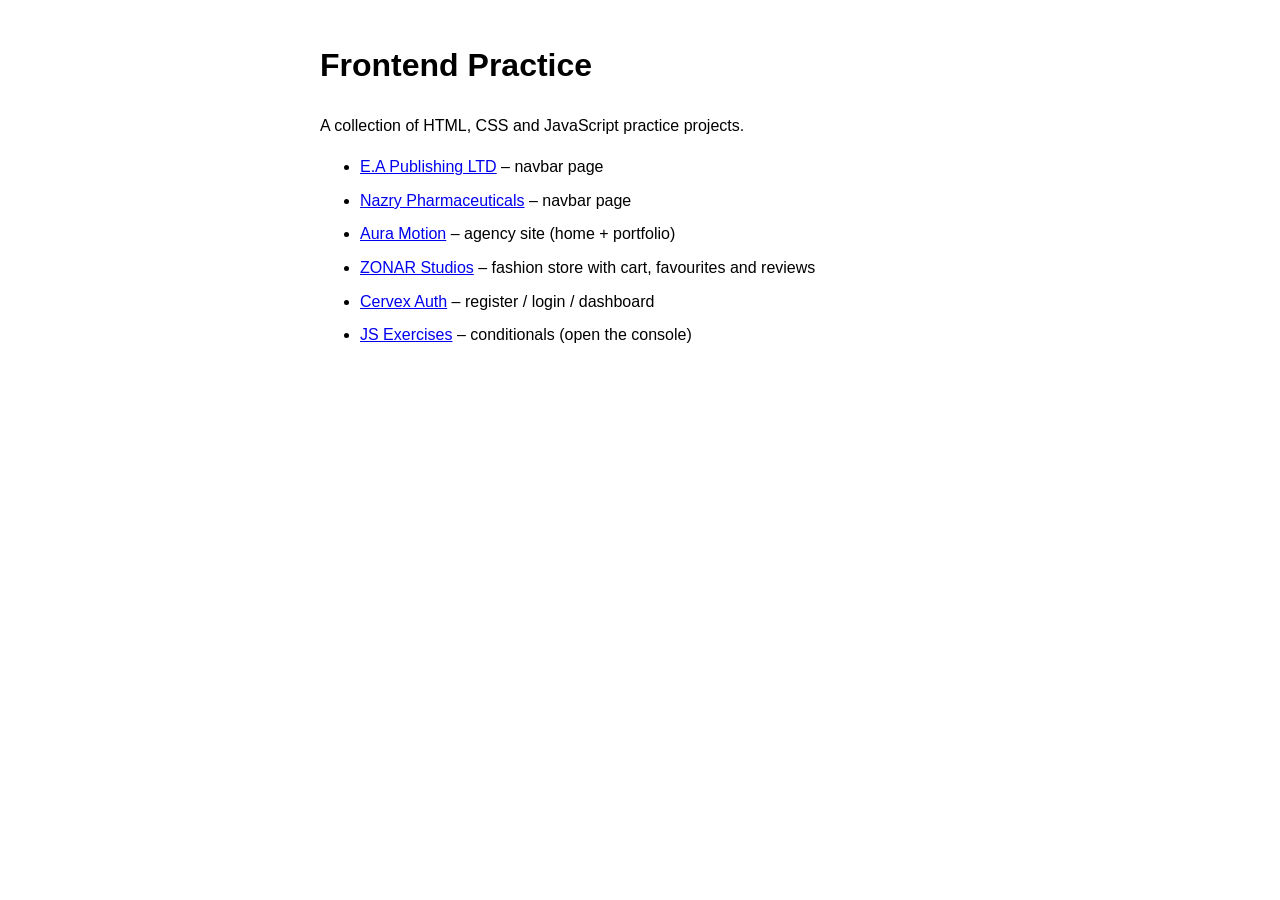
==== index.html @ 93bb3f10 "Add files via upload" ====
<!DOCTYPE html>
<html lang="en">
<head>
  <meta charset="UTF-8">
  <meta name="viewport" content="width=device-width, initial-scale=1.0">
  <title>Frontend Practice</title>
  <style>
    body { font-family: Arial, sans-serif; max-width: 640px; margin: 40px auto; padding: 0 20px; line-height: 1.6; }
    li { margin-bottom: 8px; }
  </style>
</head>
<body>
  <h1>Frontend Practice</h1>
  <p>A collection of HTML, CSS and JavaScript practice projects.</p>
  <ul>
    <li><a href="ea-publishing/index.html">E.A Publishing LTD</a> &ndash; navbar page</li>
    <li><a href="nazry-pharma/index.html">Nazry Pharmaceuticals</a> &ndash; navbar page</li>
    <li><a href="aura-motion/index.html">Aura Motion</a> &ndash; agency site (home + portfolio)</li>
    <li><a href="zonar-studios/index.html">ZONAR Studios</a> &ndash; fashion store with cart, favourites and reviews</li>
    <li><a href="cervex-auth/index.html">Cervex Auth</a> &ndash; register / login / dashboard</li>
    <li><a href="js-exercises/index.html">JS Exercises</a> &ndash; conditionals (open the console)</li>
  </ul>
</body>
</html>
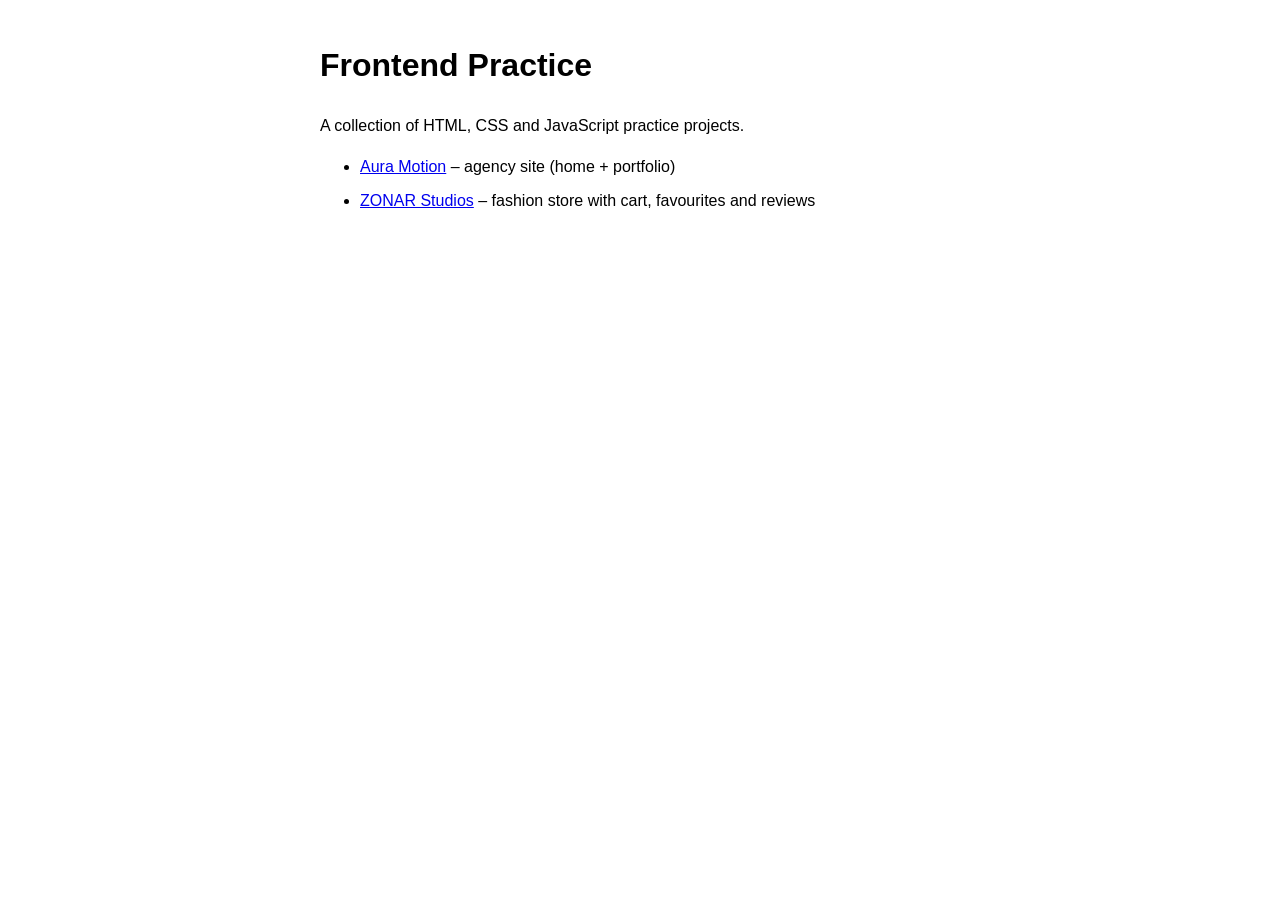
==== commit d682c13c: "Update index.html" ====
--- a/index.html
+++ b/index.html
@@ -13,12 +13,8 @@
   <h1>Frontend Practice</h1>
   <p>A collection of HTML, CSS and JavaScript practice projects.</p>
   <ul>
-    <li><a href="ea-publishing/index.html">E.A Publishing LTD</a> &ndash; navbar page</li>
-    <li><a href="nazry-pharma/index.html">Nazry Pharmaceuticals</a> &ndash; navbar page</li>
     <li><a href="aura-motion/index.html">Aura Motion</a> &ndash; agency site (home + portfolio)</li>
     <li><a href="zonar-studios/index.html">ZONAR Studios</a> &ndash; fashion store with cart, favourites and reviews</li>
-    <li><a href="cervex-auth/index.html">Cervex Auth</a> &ndash; register / login / dashboard</li>
-    <li><a href="js-exercises/index.html">JS Exercises</a> &ndash; conditionals (open the console)</li>
   </ul>
 </body>
 </html>
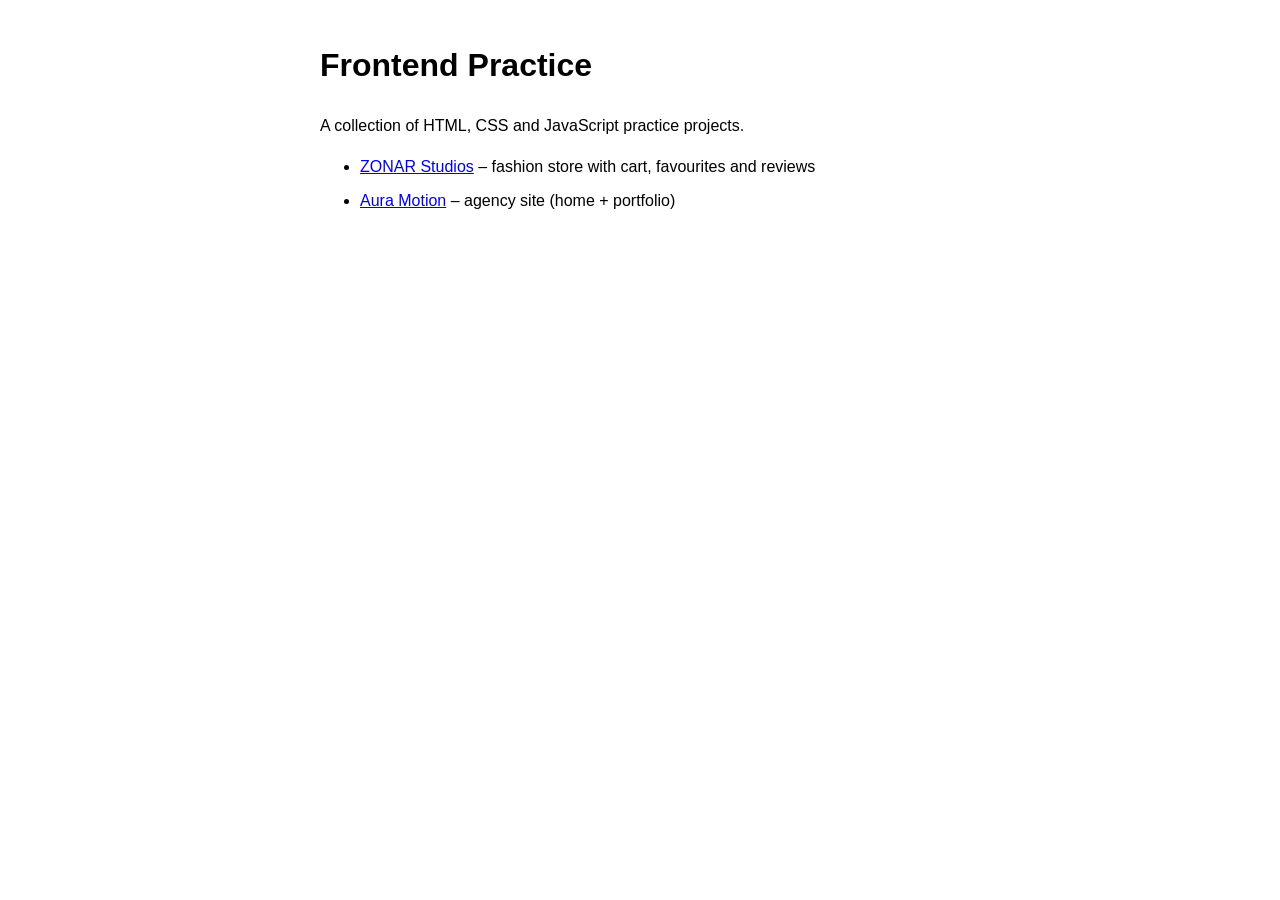
==== commit ce056fae: "Update index.html" ====
--- a/index.html
+++ b/index.html
@@ -13,8 +13,8 @@
   <h1>Frontend Practice</h1>
   <p>A collection of HTML, CSS and JavaScript practice projects.</p>
   <ul>
+    <li><a href="zonar-studios/index.html">ZONAR Studios</a> &ndash; fashion store with cart, favourites and reviews</li>
     <li><a href="aura-motion/index.html">Aura Motion</a> &ndash; agency site (home + portfolio)</li>
-    <li><a href="zonar-studios/index.html">ZONAR Studios</a> &ndash; fashion store with cart, favourites and reviews</li>
   </ul>
 </body>
 </html>
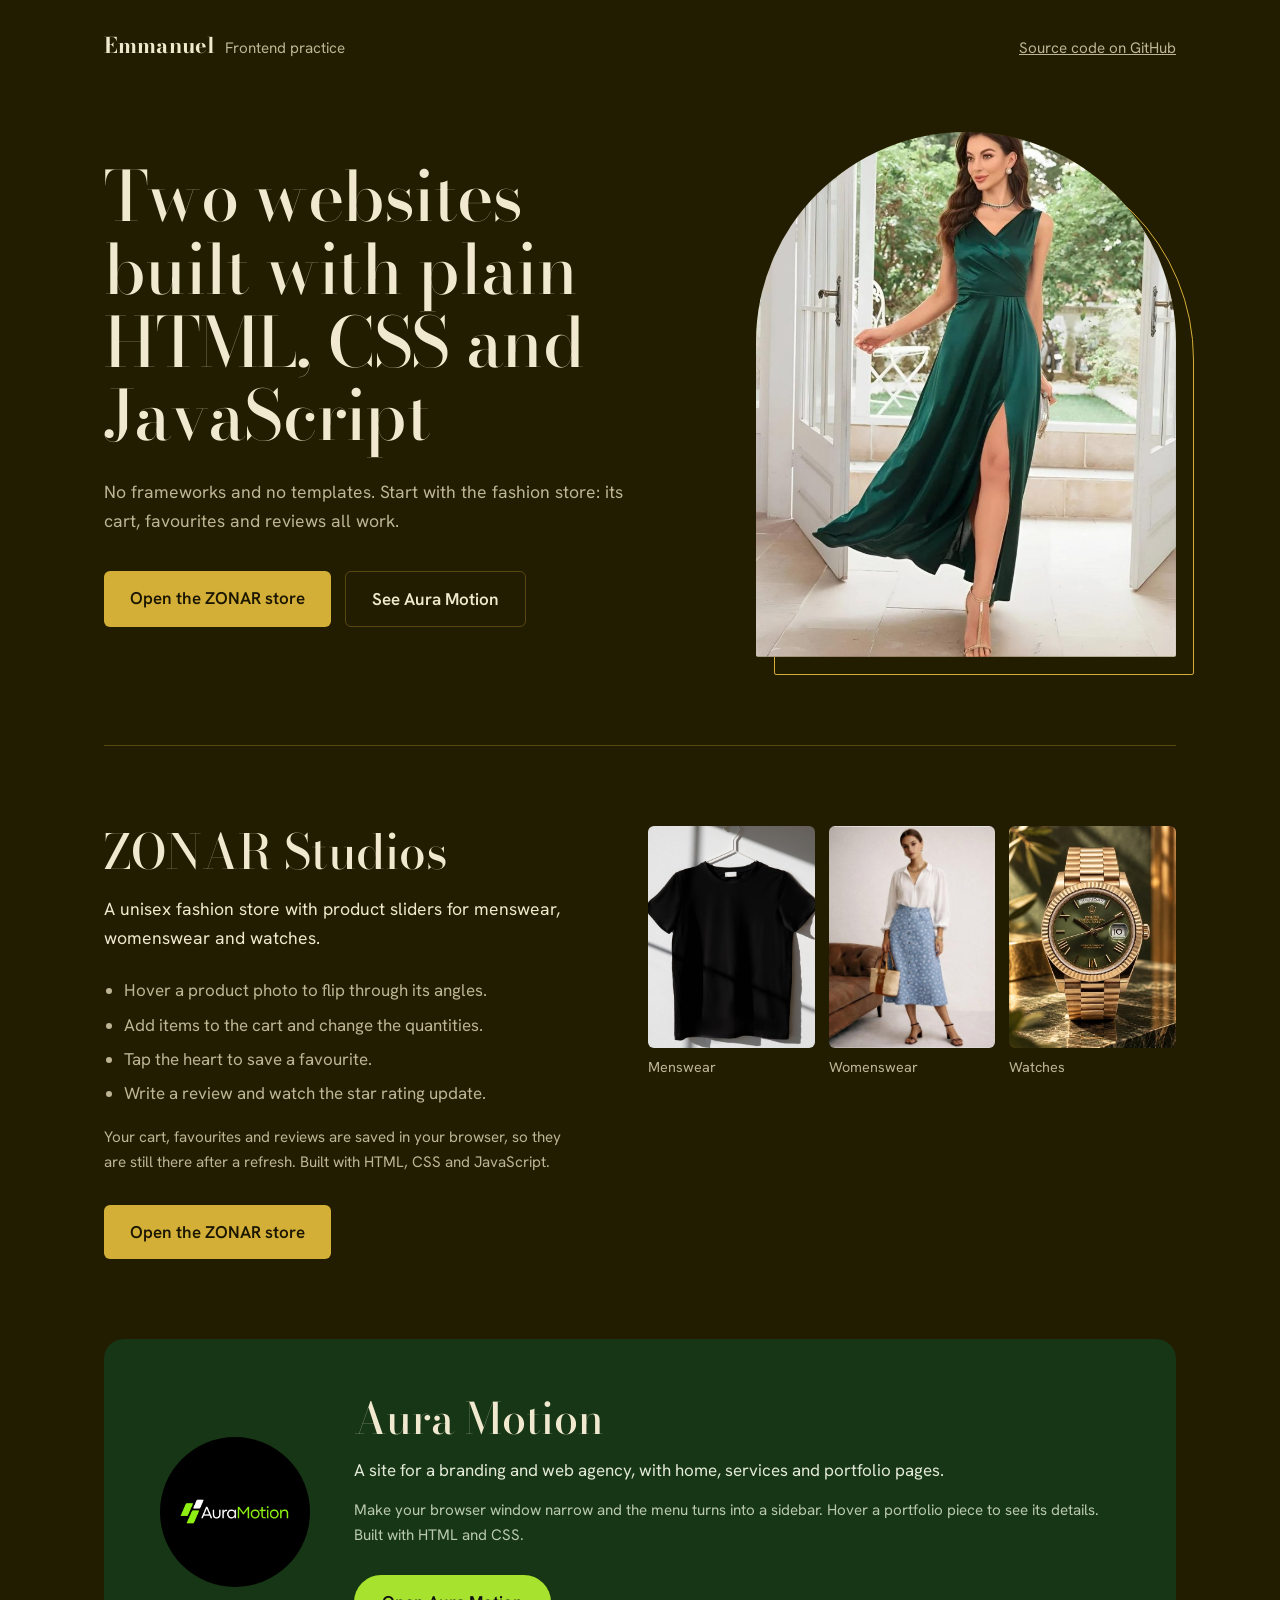
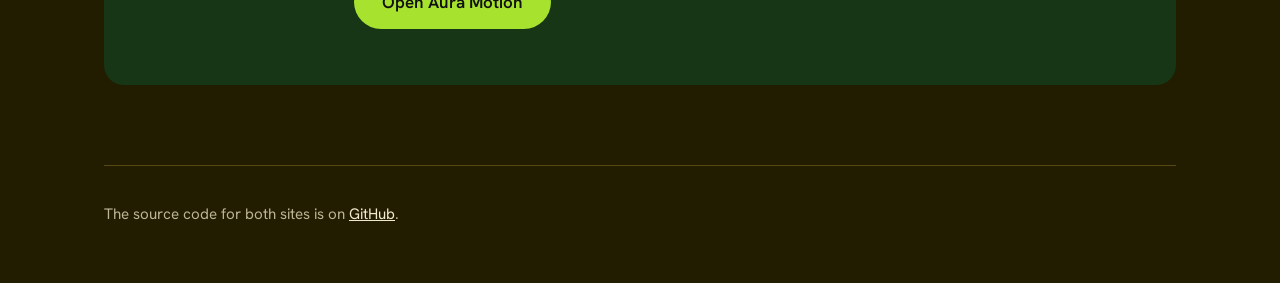
==== commit d4e9f49d: "Update index.html" ====
--- a/index.html
+++ b/index.html
@@ -3,18 +3,382 @@
 <head>
   <meta charset="UTF-8">
   <meta name="viewport" content="width=device-width, initial-scale=1.0">
-  <title>Frontend Practice</title>
+  <title>Emmanuel | Frontend Practice</title>
+  <meta name="description" content="Two websites built with plain HTML, CSS and JavaScript: a fashion store and a branding agency site.">
+  <link rel="icon" href="zonar-studios/images/logo.png" type="image/png">
+  <link rel="preconnect" href="https://fonts.googleapis.com">
+  <link rel="preconnect" href="https://fonts.gstatic.com" crossorigin>
+  <link href="https://fonts.googleapis.com/css2?family=Bodoni+Moda:opsz,wght@6..96,500;6..96,700&family=Hanken+Grotesk:wght@400;500;600&display=swap" rel="stylesheet">
   <style>
-    body { font-family: Arial, sans-serif; max-width: 640px; margin: 40px auto; padding: 0 20px; line-height: 1.6; }
-    li { margin-bottom: 8px; }
+    :root {
+      --ground: #221c00;
+      --ivory: #f1e9cf;
+      --muted: #bdb594;
+      --gold: #d4af37;
+      --line: rgba(212, 175, 55, 0.3);
+      --aura-green: #173615;
+      --aura-lime: #a6e22e;
+    }
+
+    * { box-sizing: border-box; margin: 0; padding: 0; }
+
+    html { scroll-behavior: smooth; }
+
+    body {
+      background: var(--ground);
+      color: var(--ivory);
+      font-family: "Hanken Grotesk", system-ui, sans-serif;
+      font-size: 17px;
+      line-height: 1.65;
+    }
+
+    a { color: inherit; }
+
+    a:focus-visible {
+      outline: 2px solid var(--gold);
+      outline-offset: 4px;
+    }
+
+    .wrap {
+      max-width: 1120px;
+      margin: 0 auto;
+      padding: 0 24px;
+    }
+
+    /* ---------- header ---------- */
+    .site-header {
+      display: flex;
+      justify-content: space-between;
+      align-items: baseline;
+      gap: 16px;
+      padding: 28px 0;
+    }
+
+    .brand {
+      font-family: "Bodoni Moda", Georgia, serif;
+      font-size: 1.35rem;
+      font-weight: 700;
+      text-decoration: none;
+    }
+
+    .brand span {
+      font-family: "Hanken Grotesk", system-ui, sans-serif;
+      font-size: 0.95rem;
+      font-weight: 400;
+      color: var(--muted);
+      margin-left: 10px;
+    }
+
+    .source-link {
+      color: var(--muted);
+      font-size: 0.95rem;
+    }
+
+    .source-link:hover { color: var(--gold); }
+
+    /* ---------- hero ---------- */
+    .hero {
+      display: grid;
+      grid-template-columns: 1.1fr 0.9fr;
+      gap: 72px;
+      align-items: center;
+      padding: 40px 0 88px;
+    }
+
+    .hero h1 {
+      font-family: "Bodoni Moda", Georgia, serif;
+      font-size: clamp(2.4rem, 5.4vw, 4.3rem);
+      font-weight: 500;
+      line-height: 1.06;
+      letter-spacing: -0.01em;
+    }
+
+    .hero p {
+      margin-top: 24px;
+      max-width: 34em;
+      color: var(--muted);
+      font-size: 1.1rem;
+    }
+
+    .actions {
+      display: flex;
+      flex-wrap: wrap;
+      gap: 14px;
+      margin-top: 36px;
+    }
+
+    .btn {
+      display: inline-block;
+      padding: 13px 26px;
+      border-radius: 6px;
+      font-weight: 600;
+      text-decoration: none;
+      transition: background-color 0.2s, color 0.2s, border-color 0.2s;
+    }
+
+    .btn-gold {
+      background: var(--gold);
+      color: #1a1600;
+    }
+    .btn-gold:hover { background: var(--ivory); }
+
+    .btn-line {
+      border: 1px solid var(--line);
+      color: var(--ivory);
+    }
+    .btn-line:hover {
+      border-color: var(--gold);
+      color: var(--gold);
+    }
+
+    /* the arched shop-window photo */
+    .arch-wrap {
+      position: relative;
+      max-width: 420px;
+      width: 100%;
+      justify-self: end;
+    }
+
+    .arch-wrap::before {
+      content: "";
+      position: absolute;
+      inset: 18px -18px -18px 18px;
+      border: 1px solid var(--gold);
+      border-radius: 999px 999px 10px 10px;
+    }
+
+    .arch {
+      position: relative;
+      aspect-ratio: 4 / 5;
+      overflow: hidden;
+      border-radius: 999px 999px 10px 10px;
+      background: #423801;
+    }
+
+    .arch img {
+      width: 100%;
+      height: 100%;
+      object-fit: cover;
+      display: block;
+    }
+
+    @media (prefers-reduced-motion: no-preference) {
+      .arch img {
+        animation: rise 1.2s cubic-bezier(0.2, 0.7, 0.2, 1) both;
+      }
+      @keyframes rise {
+        from { clip-path: inset(100% 0 0 0); }
+        to { clip-path: inset(0 0 0 0); }
+      }
+    }
+
+    /* ---------- projects ---------- */
+    .project {
+      display: grid;
+      grid-template-columns: 1fr 1.1fr;
+      gap: 64px;
+      align-items: start;
+      padding: 80px 0;
+      border-top: 1px solid var(--line);
+    }
+
+    .project h2 {
+      font-family: "Bodoni Moda", Georgia, serif;
+      font-size: clamp(2rem, 4vw, 3rem);
+      font-weight: 500;
+      line-height: 1.1;
+    }
+
+    .lead {
+      margin-top: 16px;
+      font-size: 1.1rem;
+    }
+
+    .try {
+      margin: 24px 0 0;
+      padding-left: 1.2em;
+      color: var(--muted);
+    }
+
+    .try li { margin-bottom: 6px; }
+
+    .note {
+      margin-top: 18px;
+      color: var(--muted);
+      font-size: 0.95rem;
+    }
+
+    .project .btn { margin-top: 30px; }
+
+    .looks {
+      display: grid;
+      grid-template-columns: repeat(3, 1fr);
+      gap: 14px;
+    }
+
+    .looks img {
+      width: 100%;
+      aspect-ratio: 3 / 4;
+      object-fit: cover;
+      display: block;
+      border-radius: 6px;
+      background: #423801;
+    }
+
+    .looks figcaption {
+      margin-top: 8px;
+      color: var(--muted);
+      font-size: 0.9rem;
+    }
+
+    /* ---------- Aura Motion keeps its own colours ---------- */
+    .aura {
+      display: grid;
+      grid-template-columns: auto 1fr;
+      gap: 44px;
+      align-items: center;
+      margin-bottom: 80px;
+      padding: 56px;
+      background: var(--aura-green);
+      border-radius: 20px;
+    }
+
+    .aura-logo {
+      width: 150px;
+      height: 150px;
+      object-fit: cover;
+      border-radius: 50%;
+      background: #0f2a0e;
+    }
+
+    .aura h2 {
+      font-family: "Bodoni Moda", Georgia, serif;
+      font-size: clamp(1.9rem, 3.6vw, 2.7rem);
+      font-weight: 500;
+      line-height: 1.1;
+    }
+
+    .aura p { margin-top: 14px; color: #e3ead9; }
+    .aura .note { color: #b9c9ad; }
+
+    .btn-lime {
+      display: inline-block;
+      margin-top: 26px;
+      padding: 13px 28px;
+      border-radius: 999px;
+      background: var(--aura-lime);
+      color: #111;
+      font-weight: 600;
+      text-decoration: none;
+      transition: background-color 0.2s;
+    }
+    .btn-lime:hover { background: #fff; }
+    .btn-lime:focus-visible { outline-color: var(--ivory); }
+
+    /* ---------- footer ---------- */
+    .site-footer {
+      padding: 36px 0 56px;
+      border-top: 1px solid var(--line);
+      color: var(--muted);
+      font-size: 0.95rem;
+    }
+
+    .site-footer a { color: var(--ivory); }
+    .site-footer a:hover { color: var(--gold); }
+
+    /* ---------- small screens ---------- */
+    @media (max-width: 860px) {
+      .hero {
+        grid-template-columns: 1fr;
+        gap: 56px;
+        padding-bottom: 64px;
+      }
+      .arch-wrap {
+        justify-self: start;
+        max-width: 340px;
+        margin-right: 18px;
+      }
+      .project {
+        grid-template-columns: 1fr;
+        gap: 40px;
+        padding: 56px 0;
+      }
+      .aura {
+        grid-template-columns: 1fr;
+        gap: 28px;
+        padding: 36px 28px;
+      }
+      .aura-logo { width: 110px; height: 110px; }
+    }
   </style>
 </head>
 <body>
-  <h1>Frontend Practice</h1>
-  <p>A collection of HTML, CSS and JavaScript practice projects.</p>
-  <ul>
-    <li><a href="zonar-studios/index.html">ZONAR Studios</a> &ndash; fashion store with cart, favourites and reviews</li>
-    <li><a href="aura-motion/index.html">Aura Motion</a> &ndash; agency site (home + portfolio)</li>
-  </ul>
+  <div class="wrap">
+    <header class="site-header">
+      <a class="brand" href="#top">Emmanuel<span>Frontend practice</span></a>
+      <a class="source-link" href="https://github.com/Emmanueldev9/Frontend-Practice">Source code on GitHub</a>
+    </header>
+
+    <main id="top">
+      <section class="hero">
+        <div>
+          <h1>Two websites built with plain HTML, CSS and JavaScript</h1>
+          <p>No frameworks and no templates. Start with the fashion store: its cart, favourites and reviews all work.</p>
+          <div class="actions">
+            <a class="btn btn-gold" href="zonar-studios/index.html">Open the ZONAR store</a>
+            <a class="btn btn-line" href="aura-motion/index.html">See Aura Motion</a>
+          </div>
+        </div>
+        <div class="arch-wrap">
+          <div class="arch">
+            <img src="zonar-studios/images/women-1.jpg" alt="A look from the ZONAR womenswear collection">
+          </div>
+        </div>
+      </section>
+
+      <section class="project" aria-labelledby="zonar-title">
+        <div>
+          <h2 id="zonar-title">ZONAR Studios</h2>
+          <p class="lead">A unisex fashion store with product sliders for menswear, womenswear and watches.</p>
+          <ul class="try">
+            <li>Hover a product photo to flip through its angles.</li>
+            <li>Add items to the cart and change the quantities.</li>
+            <li>Tap the heart to save a favourite.</li>
+            <li>Write a review and watch the star rating update.</li>
+          </ul>
+          <p class="note">Your cart, favourites and reviews are saved in your browser, so they are still there after a refresh. Built with HTML, CSS and JavaScript.</p>
+          <a class="btn btn-gold" href="zonar-studios/index.html">Open the ZONAR store</a>
+        </div>
+        <div class="looks">
+          <figure>
+            <img src="zonar-studios/images/urban.1.jpg" alt="Menswear: the Urban Edge outfit" loading="lazy">
+            <figcaption>Menswear</figcaption>
+          </figure>
+          <figure>
+            <img src="zonar-studios/images/women-2.jpg" alt="Womenswear: the Floral Romance outfit" loading="lazy">
+            <figcaption>Womenswear</figcaption>
+          </figure>
+          <figure>
+            <img src="zonar-studios/images/Rolex.1.jpg" alt="Watches: the Rolex Day-Date in gold" loading="lazy">
+            <figcaption>Watches</figcaption>
+          </figure>
+        </div>
+      </section>
+
+      <section class="aura" aria-labelledby="aura-title">
+        <img class="aura-logo" src="aura-motion/images/logo.png" alt="Aura Motion logo">
+        <div>
+          <h2 id="aura-title">Aura Motion</h2>
+          <p>A site for a branding and web agency, with home, services and portfolio pages.</p>
+          <p class="note">Make your browser window narrow and the menu turns into a sidebar. Hover a portfolio piece to see its details. Built with HTML and CSS.</p>
+          <a class="btn-lime" href="aura-motion/index.html">Open Aura Motion</a>
+        </div>
+      </section>
+    </main>
+
+    <footer class="site-footer">
+      <p>The source code for both sites is on <a href="https://github.com/Emmanueldev9/Frontend-Practice">GitHub</a>.</p>
+    </footer>
+  </div>
 </body>
 </html>
